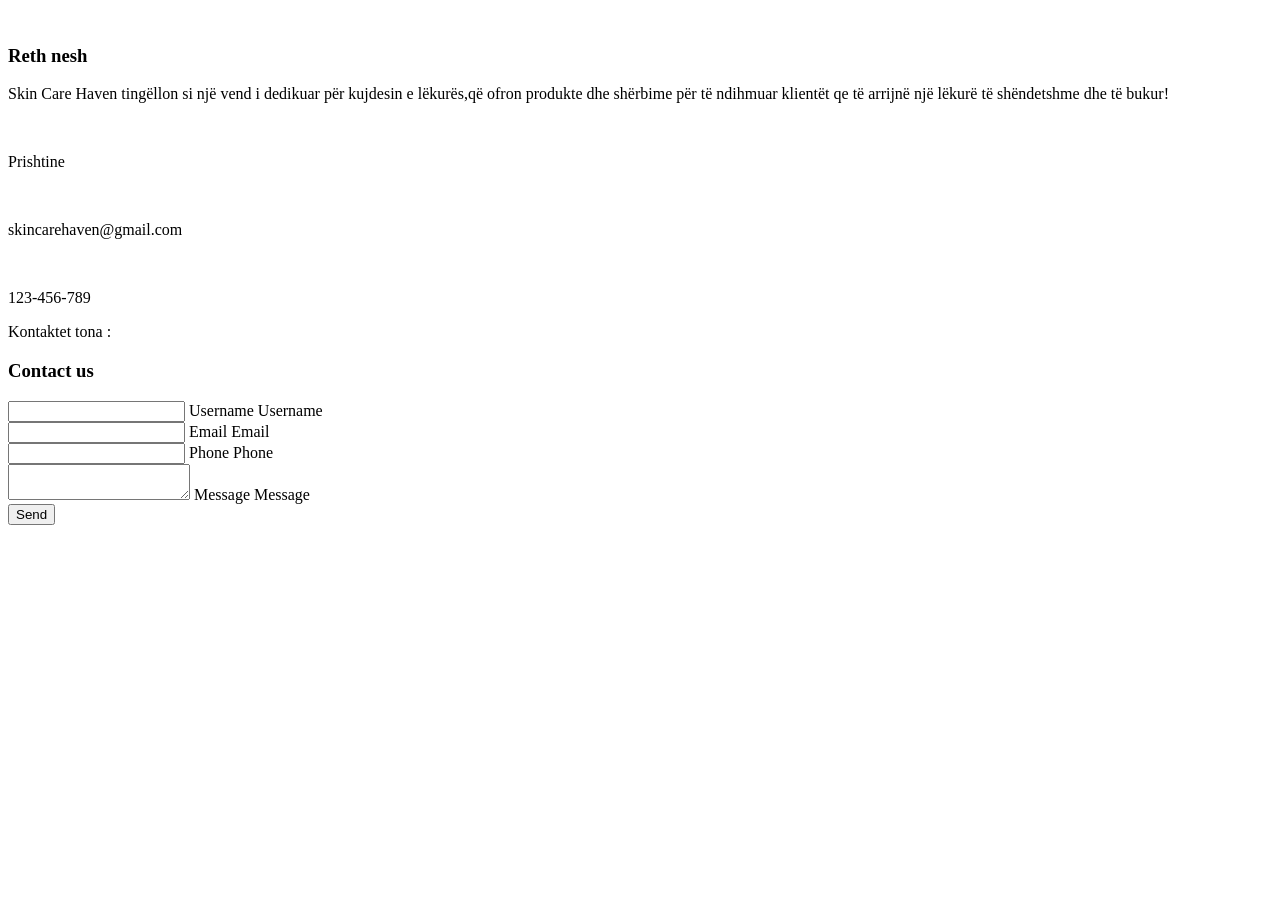
==== about.html @ 59346b64 "Create about.html" ====
<!DOCTYPE html>
<html lang="en">
  <head>
    <meta charset="UTF-8" />
    <meta name="viewport" content="width=device-width, initial-scale=1.0" />
    <title>Contact Form</title>
    <script
      src="https://kit.fontawesome.com/64d58efce2.js"
      crossorigin="anonymous"
    ></script>
  <link rel="stylesheet" href="kontakte.css">
    
  </head>
  <body>
    <div class="container">
      <span class="big-circle"></span>
      <img src="C:\Users\Admin\Desktop\ProjektiD\home.jpg" class="square" alt="" />
      <div class="form">
        <div class="contact-info">
          <h3 class="title">Reth nesh</h3>
          <p class="text">
            Skin Care Haven tingëllon si një vend i dedikuar për kujdesin e lëkurës,që ofron produkte dhe shërbime për të ndihmuar klientët 
            qe të arrijnë një lëkurë të shëndetshme dhe të bukur!
          </p>

          <div class="info">
            <div class="information">
              <img src="C:\Users\Admin\Desktop\Projekt\map.png" class="icon" alt="" />
              <p>Prishtine</p>
            </div>
            <div class="information">
              <img src="C:\Users\Admin\Desktop\Projekt\email.jpg" class="icon" alt="" />
              <p>skincarehaven@gmail.com</p>
            </div>
            <div class="information">
              <img src="C:\Users\Admin\Desktop\Projekt\phone.png" class="icon" alt="" />
              <p>123-456-789</p>
            </div>
          </div>

          <div class="social-media">
            <p>Kontaktet tona :</p>
            <div class="social-icons">
              <a href="#">
                <i class= "fab fa-facebook-f"></i>
              </a>
              <a href="#">
                <i class="fab fa-twitter"></i>
              </a>
              <a href="#">
                <i class="fab fa-instagram"></i>
              </a>
              <a href="#">
                <i class="fab fa-linkedin-in"></i>
              </a>
            </div>
          </div>
        </div>

        <div class="contact-form">
          <span class="circle one"></span>
          <span class="circle two"></span>

          <form action="index.html" autocomplete="off">
            <h3 class="title">Contact us</h3>
            <div class="input-container">
              <input type="text" name="name" class="input" />
              <label for="">Username</label>
              <span>Username</span>
            </div>
            <div class="input-container">
              <input type="email" name="email" class="input" />
              <label for="">Email</label>
              <span>Email</span>
            </div>
            <div class="input-container">
              <input type="tel" name="phone" class="input" />
              <label for="">Phone</label>
              <span>Phone</span>
            </div>
            <div class="input-container textarea">
              <textarea name="message" class="input"></textarea>
              <label for="">Message</label>
              <span>Message</span>
            </div>
            <input type="submit" value="Send" class="btn" />
          </form>
        </div>
      </div>
    </div>

    <script src="Aboutus.js"></script>
  </body>
</html>
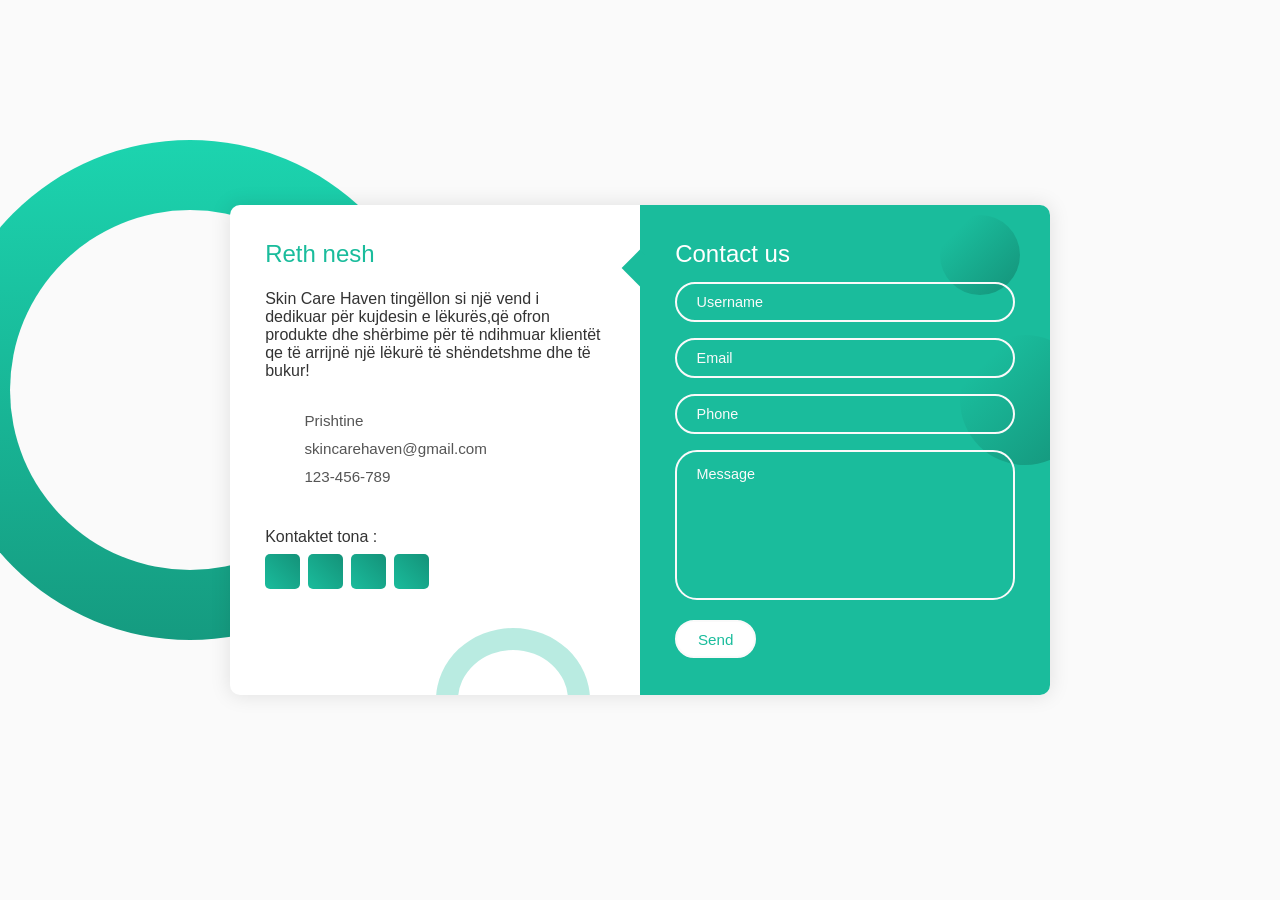
==== commit c4576050: "Update about.html" ====
--- a/about.html
+++ b/about.html
@@ -8,7 +8,7 @@
       src="https://kit.fontawesome.com/64d58efce2.js"
       crossorigin="anonymous"
     ></script>
-  <link rel="stylesheet" href="kontakte.css">
+  <link rel="stylesheet" href="abstyle.css">
     
   </head>
   <body>
@@ -89,6 +89,6 @@
       </div>
     </div>
 
-    <script src="Aboutus.js"></script>
+    <script src="about.js"></script>
   </body>
 </html>
--- a/abstyle.css
+++ b/abstyle.css
@@ -0,0 +1,382 @@
+* {
+    margin: 0;
+    padding: 0;
+    box-sizing: border-box;
+  }
+  
+  body,
+  input,
+  textarea {
+    font-family: "Poppins", sans-serif;
+  }
+  
+  .container {
+    position: relative;
+    width: 100%;
+    min-height: 100vh;
+    padding: 2rem;
+    background-color: #fafafa;
+    overflow: hidden;
+    display: flex;
+    align-items: center;
+    justify-content: center;
+  }
+  
+  .form {
+    width: 100%;
+    max-width: 820px;
+    background-color: #fff;
+    border-radius: 10px;
+    box-shadow: 0 0 20px 1px rgba(0, 0, 0, 0.1);
+    z-index: 1000;
+    overflow: hidden;
+    display: grid;
+    grid-template-columns: repeat(2, 1fr);
+  }
+  
+  .contact-form {
+    background-color: #1abc9c;
+    position: relative;
+  }
+  
+  .circle {
+    border-radius: 50%;
+    background: linear-gradient(135deg, transparent 20%, #149279);
+    position: absolute;
+  }
+  
+  .circle.one {
+    width: 130px;
+    height: 130px;
+    top: 130px;
+    right: -40px;
+  }
+  
+  .circle.two {
+    width: 80px;
+    height: 80px;
+    top: 10px;
+    right: 30px;
+  }
+  
+  .contact-form:before {
+    content: "";
+    position: absolute;
+    width: 26px;
+    height: 26px;
+    background-color: #1abc9c;
+    transform: rotate(45deg);
+    top: 50px;
+    left: -13px;
+  }
+  
+  form {
+    padding: 2.3rem 2.2rem;
+    z-index: 10;
+    overflow: hidden;
+    position: relative;
+  }
+  
+  .title {
+    color: #fff;
+    font-weight: 500;
+    font-size: 1.5rem;
+    line-height: 1;
+    margin-bottom: 0.7rem;
+  }
+  
+  .input-container {
+    position: relative;
+    margin: 1rem 0;
+  }
+  
+  .input {
+    width: 100%;
+    outline: none;
+    border: 2px solid #fafafa;
+    background: none;
+    padding: 0.6rem 1.2rem;
+    color: #fff;
+    font-weight: 500;
+    font-size: 0.95rem;
+    letter-spacing: 0.5px;
+    border-radius: 25px;
+    transition: 0.3s;
+  }
+  
+  textarea.input {
+    padding: 0.8rem 1.2rem;
+    min-height: 150px;
+    border-radius: 22px;
+    resize: none;
+    overflow-y: auto;
+  }
+  
+  .input-container label {
+    position: absolute;
+    top: 50%;
+    left: 15px;
+    transform: translateY(-50%);
+    padding: 0 0.4rem;
+    color: #fafafa;
+    font-size: 0.9rem;
+    font-weight: 400;
+    pointer-events: none;
+    z-index: 1000;
+    transition: 0.5s;
+  }
+  
+  .input-container.textarea label {
+    top: 1rem;
+    transform: translateY(0);
+  }
+  
+  .btn {
+    padding: 0.6rem 1.3rem;
+    background-color: #fff;
+    border: 2px solid #fafafa;
+    font-size: 0.95rem;
+    color: #1abc9c;
+    line-height: 1;
+    border-radius: 25px;
+    outline: none;
+    cursor: pointer;
+    transition: 0.3s;
+    margin: 0;
+  }
+  
+  .btn:hover {
+    background-color: transparent;
+    color: #fff;
+  }
+  
+  .input-container span {
+    position: absolute;
+    top: 0;
+    left: 25px;
+    transform: translateY(-50%);
+    font-size: 0.8rem;
+    padding: 0 0.4rem;
+    color: transparent;
+    pointer-events: none;
+    z-index: 500;
+  }
+  
+  .input-container span:before,
+  .input-container span:after {
+    content: "";
+    position: absolute;
+    width: 10%;
+    opacity: 0;
+    transition: 0.3s;
+    height: 5px;
+    background-color: #1abc9c;
+    top: 50%;
+    transform: translateY(-50%);
+  }
+  
+  .input-container span:before {
+    left: 50%;
+  }
+  
+  .input-container span:after {
+    right: 50%;
+  }
+  
+  .input-container.focus label {
+    top: 0;
+    transform: translateY(-50%);
+    left: 25px;
+    font-size: 0.8rem;
+  }
+  
+  .input-container.focus span:before,
+  .input-container.focus span:after {
+    width: 50%;
+    opacity: 1;
+  }
+  
+  .contact-info {
+    padding: 2.3rem 2.2rem;
+    position: relative;
+  }
+  
+  .contact-info .title {
+    color: #1abc9c;
+  }
+  
+  .text {
+    color: #333;
+    margin: 1.5rem 0 2rem 0;
+  }
+  
+  .information {
+    display: flex;
+    color: #555;
+    margin: 0.7rem 0;
+    align-items: center;
+    font-size: 0.95rem;
+  }
+  
+  .icon {
+    width: 28px;
+    margin-right: 0.7rem;
+  }
+  
+  .social-media {
+    padding: 2rem 0 0 0;
+  }
+  
+  .social-media p {
+    color: #333;
+  }
+  
+  .social-icons {
+    display: flex;
+    margin-top: 0.5rem;
+  }
+  
+  .social-icons a {
+    width: 35px;
+    height: 35px;
+    border-radius: 5px;
+    background: linear-gradient(45deg, #1abc9c, #149279);
+    color: #fff;
+    text-align: center;
+    line-height: 35px;
+    margin-right: 0.5rem;
+    transition: 0.3s;
+  }
+  
+  .social-icons a:hover {
+    transform: scale(1.05);
+  }
+  
+  .contact-info:before {
+    content: "";
+    position: absolute;
+    width: 110px;
+    height: 100px;
+    border: 22px solid #1abc9c;
+    border-radius: 50%;
+    bottom: -77px;
+    right: 50px;
+    opacity: 0.3;
+  }
+  
+  .big-circle {
+    position: absolute;
+    width: 500px;
+    height: 500px;
+    border-radius: 50%;
+    background: linear-gradient(to bottom, #1cd4af, #159b80);
+    bottom: 50%;
+    right: 50%;
+    transform: translate(-40%, 38%);
+  }
+  
+  .big-circle:after {
+    content: "";
+    position: absolute;
+    width: 360px;
+    height: 360px;
+    background-color: #fafafa;
+    border-radius: 50%;
+    top: calc(50% - 180px);
+    left: calc(50% - 180px);
+  }
+  
+  .square {
+    position: absolute;
+    height: 400px;
+    top: 50%;
+    left: 50%;
+    transform: translate(181%, 11%);
+    opacity: 0.2;
+  }
+  
+  @media (max-width: 850px) {
+    .form {
+      grid-template-columns: 1fr;
+    }
+  
+    .contact-info:before {
+      bottom: initial;
+      top: -75px;
+      right: 65px;
+      transform: scale(0.95);
+    }
+  
+    .contact-form:before {
+      top: -13px;
+      left: initial;
+      right: 70px;
+    }
+  
+    .square {
+      transform: translate(140%, 43%);
+      height: 350px;
+    }
+  
+    .big-circle {
+      bottom: 75%;
+      transform: scale(0.9) translate(-40%, 30%);
+      right: 50%;
+    }
+  
+    .text {
+      margin: 1rem 0 1.5rem 0;
+    }
+  
+    .social-media {
+      padding: 1.5rem 0 0 0;
+    }
+  }
+  
+  @media (max-width: 480px) {
+    .container {
+      padding: 1.5rem;
+    }
+  
+    .contact-info:before {
+      display: none;
+    }
+  
+    .square,
+    .big-circle {
+      display: none;
+    }
+  
+    form,
+    .contact-info {
+      padding: 1.7rem 1.6rem;
+    }
+  
+    .text,
+    .information,
+    .social-media p {
+      font-size: 0.8rem;
+    }
+  
+    .title {
+      font-size: 1.15rem;
+    }
+  
+    .social-icons a {
+      width: 30px;
+      height: 30px;
+      line-height: 30px;
+    }
+  
+    .icon {
+      width: 23px;
+    }
+  
+    .input {
+      padding: 0.45rem 1.2rem;
+    }
+  
+    .btn {
+      padding: 0.45rem 1.2rem;
+    }
+  }
